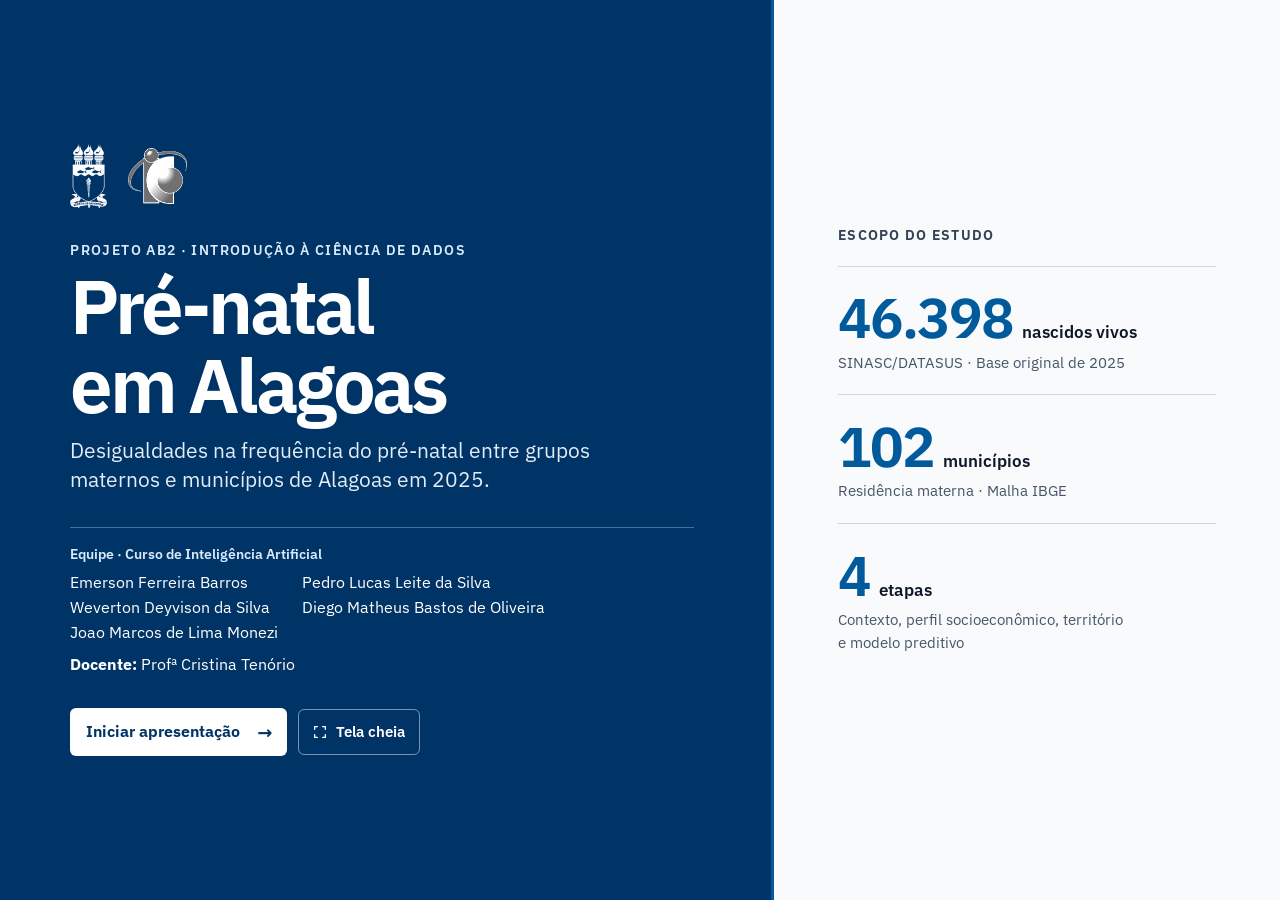
==== index.html @ 42309fba "Permite ativar tela cheia diretamente na capa" ====
<!DOCTYPE html>
<html lang="pt-BR">
<head>
  <meta charset="UTF-8">
  <meta name="viewport" content="width=device-width, initial-scale=1.0">
  <title>Pré-natal em Alagoas · Projeção AB2</title>

  <!-- Tailwind CSS local -->
  <script src="Recursos/tailwind.js"></script>
  <script>
    tailwind.config = {
      theme: {
        extend: {
          fontFamily: {
            sans: ['IBM Plex Sans', 'system-ui', 'sans-serif'],
            mono: ['IBM Plex Mono', 'ui-monospace', 'monospace']
          },
          colors: {
            navy: '#003366',
            steel: '#0077C8',
            alertRed: '#C8102E',
            bgLight: '#F8FAFC',
            borderSubtle: '#CBD5E1',
            leste: '#1B4F72',
            agreste: '#D68910',
            sertao: '#1E8449'
          }
        }
      }
    };
  </script>

  <!-- Chart.js e plugins oficiais para anotações e rótulos de dados -->
  <script src="Recursos/chart.umd.min.js"></script>
  <script src="Recursos/chartjs-plugin-annotation.min.js"></script>
  <script src="Recursos/chartjs-plugin-datalabels.min.js"></script>

  <style>
    /* Ajustes sutis de rolagem, animações e acessibilidade visual */
    html {
      scroll-behavior: smooth;
    }
    body {
      background-color: #F8FAFC;
      color: #1E293B;
      font-family: 'Inter', system-ui, sans-serif;
    }
    .tab-panel {
      animation: fadeSlideIn 0.28s ease-out;
    }
    @keyframes fadeSlideIn {
      from {
        opacity: 0;
        transform: translateY(6px);
      }
      to {
        opacity: 1;
        transform: translateY(0);
      }
    }
    .xray-enter {
      animation: expandFade 0.25s ease-out;
    }
    @keyframes expandFade {
      from {
        opacity: 0;
        transform: translateY(-6px);
      }
      to {
        opacity: 1;
        transform: translateY(0);
      }
    }
    /* Barra de rolagem discreta para tabela e dropdown */
    ::-webkit-scrollbar {
      width: 8px;
      height: 8px;
    }
    ::-webkit-scrollbar-track {
      background: #EDF2F7;
      border-radius: 999px;
    }
    ::-webkit-scrollbar-thumb {
      background: #CBD5E1;
      border-radius: 999px;
    }
    ::-webkit-scrollbar-thumb:hover {
      background: #94A3B8;
    }
    .mapa-municipio {
      stroke: #fff;
      stroke-width: 1;
      vector-effect: non-scaling-stroke;
      cursor: pointer;
      outline: none;
    }
    .mapa-municipio.mapa-fora-do-filtro {
      opacity: 0.28;
    }
    .mapa-municipio:is(:hover, :focus-visible, [aria-pressed="true"]) {
      opacity: 1;
      stroke: #003366;
      stroke-width: 2;
    }
    .mapa-municipio[aria-pressed="true"] {
      fill: #FACC15;
    }
    #xrayPanel {
      scroll-margin-top: 1rem;
    }
    #roteiro {
      scroll-margin-top: 1rem;
    }
    #roteiro [data-capitulo] {
      color: #003366;
    }
    #roteiro [data-capitulo]:hover {
      background: #EDF2F7;
    }
    #roteiro [data-capitulo][aria-current="step"] {
      color: #fff;
      background: #003366;
    }

    [hidden] { display: none !important; }
    .cabecalho-acoes #btnResetGlobal, .cabecalho-acoes #btnFullscreen { padding: .4rem; }
    .cabecalho-acoes #textFs { display: none; }
    #roteiro.roteiro {
      position: sticky; top: 0; z-index: 40; background: #f8fafc;
      border: 1px solid #cbd5e1; border-radius: .8rem;
    }
    .roteiro-menu {
      display: grid; grid-template-columns: .75fr 1.25fr 1.1fr 1.1fr; gap: .25rem;
      padding: .25rem; background: #fff; border-radius: .8rem .8rem 0 0;
    }
    .roteiro-item { position: relative; min-width: 0; }
    .roteiro-menu .capitulo-btn {
      width: 100%; height: 100%; padding: .46rem .6rem;
      border-radius: .45rem; color: #003366; font-size: .82rem; font-weight: 750; text-align: left;
    }
    .roteiro-menu .capitulo-btn:hover, .roteiro-menu .capitulo-btn:focus-visible { background: #edf2f7; }
    .roteiro-menu .capitulo-btn[aria-current="true"] { background: #003366; color: #fff; }
    .roteiro-submenu {
      display: none; position: absolute; inset: 100% 0 auto; list-style: none;
      background: #fff; border: 1px solid #cbd5e1; border-radius: .6rem; padding: .25rem;
      box-shadow: 0 .4rem 1rem #00336625; z-index: 1;
    }
    @media (hover: hover) and (pointer: fine) {
      .roteiro-item:not(.sem-previa):hover .roteiro-submenu { display: grid; }
    }
    .roteiro-submenu button { width: 100%; text-align: left; padding: .4rem; border-radius: .35rem; color: #003366; font-size: .8rem; }
    .roteiro-submenu button:hover, .roteiro-submenu button:focus-visible { background: #edf2f7; }
    .roteiro-controles {
      display: flex; align-items: center; gap: .5rem; padding: .25rem .4rem;
      border-top: 1px solid #cbd5e1;
    }
    .roteiro-progresso { color: #475569; font-size: .72rem; white-space: nowrap; }
    .roteiro-passos { flex: 1; display: flex; gap: .25rem; flex-wrap: wrap; }
    .roteiro-passos button, .roteiro-setas button {
      padding: .24rem .52rem; font-size: .78rem; font-weight: 650; color: #003366; border-radius: .4rem;
    }
    .roteiro-passos button[aria-current="step"] { color: #003366; background: #dbeafe; }
    .roteiro-passos button:hover { background: #e2e8f0; }
    .roteiro-setas { display: flex; gap: .2rem; }
    .roteiro-setas button { background: #fff; border: 1px solid #cbd5e1; line-height: 1; font-size: 1.16rem; }
    .roteiro-setas button:disabled { opacity: .35; }
    .capitulo { scroll-margin-top: var(--altura-roteiro, 115px); }
    #perfilVariaveis button, .perfil-guia {
      text-align: left; padding: .75rem; border-radius: .7rem; border: 1px solid #cbd5e1; background: #f8fafc; color: #003366;
    }
    #perfilVariaveis button { font-size: .88rem; font-weight: 700; }
    #perfilVariaveis button[aria-pressed="true"] { background: #003366; color: #fff; }
    .perfil-guia p { margin-top: .25rem; color: #475569; }
    @media (max-width: 620px) {
      .roteiro-menu { grid-template-columns: repeat(2, minmax(0, 1fr)); }
      .roteiro-controles { flex-wrap: wrap; gap: .25rem; }
      .roteiro-passos { order: 2; flex: 1 0 100%; }
      .roteiro-setas { margin-left: auto; }
      .faixa-cal { grid-template-columns: 1fr; gap: .35rem; }
      .faixa-cal .seta-faixa { font-size: 1.3rem; transform: rotate(90deg); justify-self: start; }
    }

    .grade-indicadores, .linha-temporal, .modelo-comparativo {
      display: grid; gap: .7rem;
    }
    @media (min-width: 750px) {
      .grade-indicadores { grid-template-columns: repeat(3,minmax(0,1fr)); }
      .linha-temporal { grid-template-columns: repeat(4,minmax(0,1fr)); }
      .modelo-comparativo { grid-template-columns: repeat(2,minmax(0,1fr)); }
    }
    .grade-indicadores > div, .modelo-comparativo > div {
      padding: .75rem; background: #f8fafc; border: 1px solid #cbd5e1; border-radius: .65rem;
    }
    .grade-indicadores strong, .linha-temporal strong, .fluxo-alerta strong { display: block; color: #003366; font-size: 1.15rem; }
    .grade-indicadores span, .linha-temporal small, .fluxo-alerta span { display: block; color: #475569; font-size: .83rem; }
    .linha-temporal > div { border-top: 3px solid #0077c8; padding: .55rem .3rem; }
    .linha-temporal span { font-size: .8rem; font-weight: 700; color: #003366; }
    .modelo-comparativo h4 { color: #003366; font-weight: 750; }
    .painel-barras { display: grid; gap: .5rem; }
    .tabela-painel { width: 100%; border-collapse: collapse; font-size: .825rem; }
    .tabela-painel thead { background: #003366; color: #fff; }
    .tabela-painel th, .tabela-painel td { padding: .55rem .65rem; text-align: right; white-space: nowrap; }
    .tabela-painel tbody tr:nth-child(even) { background: #f8fafc; }
    .tabela-painel th:first-child, .tabela-perfis :is(th, td):nth-child(-n+4) { text-align: left; }
    .tabela-painel tbody th { font-weight: 650; }
    .fluxo-alerta { display: grid; gap: .45rem; grid-template-columns: 1fr auto 1fr auto 1fr; align-items: center; }
    .fluxo-alerta strong { color: #006c70; font-size: clamp(1.1rem, 3.5vw, 2.2rem); }
    .fluxo-alerta b { color: #003366; }
    @media (max-width: 620px) {
      .linha-temporal { grid-template-columns: repeat(2,minmax(0,1fr)); }
      .linha-barra { grid-template-columns: minmax(7rem, 1fr) minmax(2rem, 1fr) max-content; }
      .perfil-ranking .linha-barra { grid-template-columns: minmax(7rem, 2fr) minmax(2rem, 1fr) max-content; }
    }
    .faixa-calibracao-60 { border-color: #297D74; background: #297D7426; }
    .faixa-calibracao-70 { border-color: #8154A6; background: #8154A626; }
    .analise-colunas { display: grid; grid-template-columns: 2.7rem minmax(0, 1fr); gap: .45rem; }
    .analise-colunas-dados {
      display: grid; grid-template-columns: repeat(var(--ncol), minmax(0, 1fr));
      --altura-grafico: 10.5rem; row-gap: .25rem;
    }
    .analise-colunas-eixo {
      display: flex; flex-direction: column; justify-content: space-between;
      height: 10.5rem; color: #475569; font-size: .72rem; text-align: right;
    }
    .analise-colunas-validacao { margin-top: 1.65rem; }
    .analise-colunas-grupo {
      position: relative; display: grid; grid-column: span 5;
      grid-template-columns: repeat(5, minmax(0, 1fr));
    }
    .analise-colunas-grupo::before {
      content: ""; position: absolute; inset: -.55rem 0 -.2rem;
      border: 1px solid #8fa6bf; border-radius: .3rem; pointer-events: none;
    }
    .analise-colunas-grupo-titulo {
      position: absolute; z-index: 1; top: -.55rem; left: 50%;
      transform: translate(-50%, -50%); padding: 0 .45rem; white-space: nowrap;
      background: #fff; color: #003366; font-size: .75rem; font-weight: 700;
    }
    .analise-coluna { min-width: 0; display: flex; flex-direction: column; }
    .analise-coluna-area {
      height: var(--altura-grafico); padding: 0 .23rem; display:flex; justify-content:center; align-items:flex-end;
      background: repeating-linear-gradient(to top, #dbe4eb 0 1px, transparent 1px 25%);
      border-top: 1px solid #dbe4eb;
    }
    .analise-coluna-preenchimento {
      position: relative; display: block; width: min(76%, 5rem); height: var(--altura);
      border-radius: .24rem .24rem 0 0;
    }
    .analise-coluna-preenchimento b {
      position: absolute; top: 0; left: 50%; transform: translate(-50%, -110%);
      color: #142b45; font-size: .78rem; white-space: nowrap;
    }
    .analise-coluna-preenchimento.prevista { background: #006c70; }
    .analise-coluna-preenchimento.observada { background: #a33c2b; }
    .analise-coluna-preenchimento.neutra { background: #697e8b; }
    .analise-coluna-destaque .analise-coluna-preenchimento { background: #003366; }
    .analise-coluna-destaque .analise-coluna-rotulo { font-weight: 800; color: #003366; }
    .analise-coluna-rotulo {
      text-align: center; color: #475569; font-size: .77rem; line-height: 1.2;
      margin-top: .4rem; padding: 0 .15rem; overflow-wrap: anywhere;
    }
    .mapa-metricas tbody td[style*="--calor"] { background: var(--calor); color: var(--texto-calor); font-weight: 600; }
    .faixa-calibracao summary:hover { text-decoration: underline; }
    .faixa-calibracao .analise-colunas-dados { --altura-grafico: 7rem; }
    .faixa-calibracao .analise-colunas-eixo { height: 7rem; }
    @media (max-width: 560px) {
      .analise-colunas { grid-template-columns: 1.8rem minmax(0, 1fr); gap: .2rem; }
      .analise-colunas-dados { --altura-grafico: 8.3rem; }
      .analise-colunas-eixo { height: 8.3rem; font-size: .59rem; }
      .analise-coluna-preenchimento { width: 84%; }
      .analise-coluna-preenchimento b { font-size: .65rem; }
      .analise-coluna-rotulo { font-size: .65rem; padding: 0 .08rem; }
    }
  </style>
  <link href="Recursos/visual.css" rel="stylesheet">
  <link href="Recursos/layout.css" rel="stylesheet">
  <link href="Recursos/editorial.css" rel="stylesheet">
</head>
<body class="apresentacao antialiased capa-ativa">

  <!-- Cabeçalho Institucional -->
  <header class="cabecalho-projecao">
    <div class="conteudo-largo">
      <div>
        <p class="metadados-projeto">Projeto AB2 · IC/UFAL<span class="origem-dados"> · SINASC/DATASUS 2025 + IBGE</span></p>
        <h1>Pré-natal em Alagoas</h1>
      </div>
      <div class="cabecalho-acoes">
        <div class="marcas-projecao">
          <img src="[data-uri]" alt="Universidade Federal de Alagoas" class="w-5 sm:w-6 h-auto">
          <img src="[data-uri]" alt="Instituto de Computação" class="w-6 sm:w-8 h-auto">
        </div>
        <button id="btnResetGlobal" type="button" title="Limpar filtros e seleção" aria-label="Reiniciar visão">
          <svg class="w-4 h-4" fill="none" stroke="currentColor" stroke-width="2" viewBox="0 0 24 24">
            <path stroke-linecap="round" stroke-linejoin="round" d="M4 4v5h.582m15.356 2A8.001 8.001 0 004.582 9m0 0H9m11 11v-5h-.581m0 0a8.003 8.003 0 01-15.357-2m15.357 2H15" />
          </svg>
          <span>Reiniciar visão</span>
        </button>
        <button id="btnFiltrosTerritoriais" type="button" popovertarget="filtrosTerritoriais" title="Filtros e busca">Filtros e busca</button>
        <button id="btnFullscreen" type="button" title="Modo tela cheia" aria-label="Modo tela cheia">
          <svg id="iconFsEnter" class="w-4 h-4" fill="none" stroke="currentColor" stroke-width="2.2" viewBox="0 0 24 24">
            <path stroke-linecap="round" stroke-linejoin="round" d="M4 8V4h4M20 8V4h-4M4 16v4h4M20 16v4h-4" />
          </svg>
          <svg id="iconFsExit" class="w-4 h-4 hidden" fill="none" stroke="currentColor" stroke-width="2.2" viewBox="0 0 24 24">
            <path stroke-linecap="round" stroke-linejoin="round" d="M9 9H4V4m11 5h5V4M9 15H4v5m11-5h5v5" />
          </svg>
          <span id="txtFullscreen">Tela cheia</span>
        </button>
      </div>
    </div>
    <section id="filtrosTerritoriais" popover aria-labelledby="filtrosTitulo">
      <div class="filtros-titulo">
        <h2 id="filtrosTitulo">Filtros e busca</h2>
        <button type="button" popovertarget="filtrosTerritoriais" popovertargetaction="hide" aria-label="Fechar filtros">Fechar</button>
      </div>
    <!-- Barra de Controles Globais -->
    <section aria-label="Controles globais" class="bg-white rounded-2xl border border-[#CBD5E1] shadow-sm p-4 flex flex-col lg:flex-row lg:items-center justify-between gap-4">
      <!-- Filtro por Mesorregião -->
      <div class="flex flex-col sm:flex-row sm:items-center gap-2.5">
        <span class="text-xs font-bold uppercase tracking-wider text-slate-500 shrink-0">Mesorregião:</span>
        <div id="mesoFilterGroup" class="flex flex-wrap gap-2">
          <button type="button" data-meso="Todas"
            class="meso-pill px-3.5 py-2 rounded-full text-sm font-bold transition border bg-[#003366] text-white border-[#003366] shadow-sm">
            Todas (102)
          </button>
          <button type="button" data-meso="Leste Alagoano"
            class="meso-pill px-3.5 py-2 rounded-full text-sm font-semibold transition border bg-white text-slate-700 border-[#CBD5E1] hover:border-[#1B4F72] hover:text-[#1B4F72] flex items-center gap-1.5">
            <span class="w-2.5 h-2.5 rounded-full bg-[#1B4F72]"></span>
            Leste Alagoano (52)
          </button>
          <button type="button" data-meso="Agreste Alagoano"
            class="meso-pill px-3.5 py-2 rounded-full text-sm font-semibold transition border bg-white text-slate-700 border-[#CBD5E1] hover:border-[#D68910] hover:text-[#D68910] flex items-center gap-1.5">
            <span class="w-2.5 h-2.5 rounded-full bg-[#D68910]"></span>
            Agreste Alagoano (24)
          </button>
          <button type="button" data-meso="Sertão Alagoano"
            class="meso-pill px-3.5 py-2 rounded-full text-sm font-semibold transition border bg-white text-slate-700 border-[#CBD5E1] hover:border-[#1E8449] hover:text-[#1E8449] flex items-center gap-1.5">
            <span class="w-2.5 h-2.5 rounded-full bg-[#1E8449]"></span>
            Sertão Alagoano (26)
          </button>
        </div>
      </div>

      <!-- Busca / Seleção Rápida de Município -->
      <div class="relative w-full lg:w-[370px]">
        <label for="globalSearchInput" class="sr-only">Buscar município de Alagoas</label>
        <div class="relative flex items-center">
          <svg class="w-5 h-5 text-slate-400 absolute left-3.5 pointer-events-none" fill="none" stroke="currentColor" stroke-width="2" viewBox="0 0 24 24">
            <path stroke-linecap="round" stroke-linejoin="round" d="M21 21l-4.35-4.35M17 11a6 6 0 11-12 0 6 6 0 0112 0z" />
          </svg>
          <input id="globalSearchInput" type="text" autocomplete="off"
            placeholder="Inspecionar município (ex.: Cajueiro, Arapiraca)..."
            class="w-full pl-10 pr-10 py-2.5 rounded-xl border border-[#CBD5E1] bg-[#F8FAFC] text-sm font-medium text-slate-800 placeholder-slate-400 focus:outline-none focus:ring-2 focus:ring-[#0077C8] focus:bg-white transition">
          <button id="btnClearSearch" type="button" aria-label="Limpar seleção"
            class="hidden absolute right-2.5 p-1 rounded-lg text-slate-400 hover:text-slate-700 hover:bg-slate-200/70 transition">
            <svg class="w-4 h-4" fill="none" stroke="currentColor" stroke-width="2.2" viewBox="0 0 24 24">
              <path stroke-linecap="round" stroke-linejoin="round" d="M6 18L18 6M6 6l12 12" />
            </svg>
          </button>
        </div>
        <!-- Lista suspensa de autocomplete -->
        <div id="searchDropdown"
          class="hidden absolute z-40 mt-1.5 w-full max-h-72 overflow-y-auto bg-white border border-[#CBD5E1] rounded-xl shadow-xl divide-y divide-slate-100">
        </div>
      </div>
    </section>

    <!-- 4 Cartões de KPI Dinâmicos -->
    <section aria-label="Indicadores principais" class="grid grid-cols-1 sm:grid-cols-2 xl:grid-cols-4 gap-4">
      <!-- KPI 1 -->
      <div class="bg-white rounded-2xl border border-[#CBD5E1] shadow-sm p-4 flex flex-col justify-between">
        <div class="flex items-center justify-between gap-2">
          <span class="text-xs font-bold uppercase tracking-wider text-slate-500">Nascimentos Válidos</span>
          <span id="kpiScopeBadge" class="text-xs font-bold px-2.5 py-0.5 rounded-full bg-slate-100 text-[#003366]">102 municípios</span>
        </div>
        <div class="mt-2 flex items-baseline gap-2">
          <span id="kpiNascimentos" class="text-3xl font-extrabold text-[#003366] tracking-tight">46.347</span>
        </div>
        <p id="kpiNascimentosSub" class="mt-1 text-xs font-medium text-slate-500">
          SINASC 2025 | Excluídos 51 ignorados (0,11%)
        </p>
      </div>

      <!-- KPI 2 -->
      <div class="bg-white rounded-2xl border border-[#CBD5E1] shadow-sm p-4 flex flex-col justify-between">
        <div class="flex items-center justify-between gap-2">
          <span class="text-xs font-bold uppercase tracking-wider text-slate-500">Taxa Ponderada (&lt; 7 Consultas)</span>
          <span class="text-xs font-bold px-2.5 py-0.5 rounded-full bg-amber-50 text-amber-800 border border-amber-200">Inadequado</span>
        </div>
        <div class="mt-2 flex items-baseline gap-2.5 flex-wrap">
          <span id="kpiTaxaPonderada" class="text-3xl font-extrabold text-[#C8102E] tracking-tight">19,84%</span>
          <span id="kpiCasosInad" class="text-sm font-bold text-slate-600">| 9.193 casos</span>
        </div>
        <p id="kpiTaxaSub" class="mt-1 text-xs font-medium text-slate-500">
          Proporção sobre o total de nascimentos no recorte
        </p>
      </div>

      <!-- KPI 3 -->
      <div class="bg-white rounded-2xl border border-[#CBD5E1] shadow-sm p-4 flex flex-col justify-between">
        <div class="flex items-center justify-between gap-2">
          <span class="text-xs font-bold uppercase tracking-wider text-slate-500">Mediana Municipal</span>
          <span id="kpiAcimaMediaBadge" class="text-xs font-bold px-2.5 py-0.5 rounded-full bg-sky-50 text-[#0077C8] border border-sky-200">28 acima de 19,84%</span>
        </div>
        <div class="mt-2 flex items-baseline gap-2.5 flex-wrap">
          <span id="kpiMediana" class="text-3xl font-extrabold text-[#0077C8] tracking-tight">15,19%</span>
          <span id="kpiAmplitude" class="text-xs font-semibold text-slate-500">(0,00% a 34,05%)</span>
        </div>
        <p id="kpiMedianaSub" class="mt-1 text-xs font-medium text-slate-500">
          Média simples municipal: 16,02%
        </p>
      </div>

      <!-- KPI 4 -->
      <div class="bg-white rounded-2xl border border-[#CBD5E1] shadow-sm p-4 flex flex-col justify-between">
        <div class="flex items-center justify-between gap-2">
          <span class="text-xs font-bold uppercase tracking-wider text-slate-500">Distorção Estatística</span>
          <span class="text-xs font-bold px-2.5 py-0.5 rounded-full bg-red-50 text-[#C8102E] border border-red-200">Viés de Escala</span>
        </div>
        <div class="mt-2 flex items-baseline gap-2 flex-wrap">
          <span id="kpiPearson" class="text-2xl font-extrabold text-[#C8102E] tracking-tight">r = 0,99</span>
          <span class="text-slate-300 font-bold">|</span>
          <span id="kpiSpearman" class="text-2xl font-extrabold text-[#1E8449] tracking-tight">rho = 0,01</span>
        </div>
        <p class="mt-1 text-xs font-medium text-slate-500">
          Volume vs. Absoluto (r) | Volume vs. Taxa % (rho)
        </p>
      </div>
    </section>
    </section>
  </header>

  <nav id="roteiro" aria-label="Seções do projeto" class="roteiro">
    <div id="roteiroMenu" class="roteiro-menu conteudo-largo"></div>
  </nav>

  <main id="palco">
    <section id="capa" class="capa" aria-labelledby="capa-titulo">
      <div class="capa-principal">
        <div class="capa-marcas"><img src="[data-uri]" alt="Universidade Federal de Alagoas" class="w-5 sm:w-6 h-auto">
          <img src="[data-uri]" alt="Instituto de Computação" class="w-6 sm:w-8 h-auto"></div>
        <div class="capa-tema">
          <p class="capa-disciplina">Projeto AB2 · Introdução à Ciência de Dados</p>
          <h1 id="capa-titulo">Pré-natal em Alagoas</h1>
          <p class="capa-escopo">Desigualdades na frequência do pré-natal entre grupos maternos e municípios de Alagoas em 2025.</p>
        </div>
        <div class="capa-creditos">
          <p class="capa-rotulo">Equipe · Curso de Inteligência Artificial</p>
          <ul>
            <li>Emerson Ferreira Barros</li>
            <li>Pedro Lucas Leite da Silva</li>
            <li>Weverton Deyvison da Silva</li>
            <li>Diego Matheus Bastos de Oliveira</li>
            <li>Joao Marcos de Lima Monezi</li>
          </ul>
          <p class="capa-docente"><strong>Docente:</strong> Profª Cristina Tenório</p>
        </div>
        <div class="capa-acoes">
          <button type="button" id="capaIniciar" class="capa-iniciar">Iniciar apresentação <span aria-hidden="true">→</span></button>
          <button type="button" id="capaTelaCheia" class="capa-tela-cheia">
            <svg width="16" height="16" fill="none" stroke="currentColor" stroke-width="2" viewBox="0 0 24 24" aria-hidden="true" focusable="false">
              <path stroke-linecap="round" stroke-linejoin="round" d="M4 8V4h4M20 8V4h-4M4 16v4h4M20 16v4h-4" />
            </svg>
            <span>Tela cheia</span>
          </button>
        </div>
      </div>
      <aside class="capa-resumo" aria-label="Escopo do estudo">
        <h2>Escopo do estudo</h2>
        <dl>
          <div><dt><strong>46.398</strong> nascidos vivos</dt><dd>SINASC/DATASUS · Base original de 2025</dd></div>
          <div><dt><strong>102</strong> municípios</dt><dd>Residência materna · Malha IBGE</dd></div>
          <div><dt><strong>4</strong> etapas</dt><dd>Contexto, perfil socioeconômico, território e modelo preditivo</dd></div>
        </dl>
      </aside>
    </section>
    <div id="quadro" class="conteudo-largo" hidden>
    <section id="introducao" class="capitulo space-y-3" aria-label="Contexto, metodologia e qualidade">
      <div data-passo="metodo" class="space-y-3">
        <div class="bg-white cabecalho-metodo">
          <div class="cabecalho-executivo"><span class="icone-executivo" aria-hidden="true"><svg width="18" height="18" viewBox="0 0 24 24" fill="none" stroke="currentColor" stroke-width="1.5" stroke-linecap="round" stroke-linejoin="round" focusable="false"><path d="M4 5.5A2.5 2.5 0 0 1 6.5 3H20v16H6.5A2.5 2.5 0 0 0 4 21V5.5ZM4 18.5A2.5 2.5 0 0 1 6.5 16H20M8 7h8m-8 4h5"/></svg></span><h2 id="titulo-introducao" tabindex="-1" class="mt-2 text-2xl sm:text-3xl font-extrabold">Tema e metodologia</h2></div>
          <p>Como as desigualdades na frequência do pré-natal se manifestam entre grupos maternos e municípios? Analisamos os nascidos vivos de mães residentes em Alagoas em 2025.</p>
        </div>
      <div class="grid gap-3 md:grid-cols-2">
        <div class="bg-white rounded-2xl border border-[#CBD5E1] shadow-sm p-4 sm:p-5">
          <div class="cabecalho-executivo"><span class="icone-executivo" aria-hidden="true"><svg width="18" height="18" viewBox="0 0 24 24" fill="none" stroke="currentColor" stroke-width="1.5" stroke-linecap="round" stroke-linejoin="round" focusable="false"><path d="M4 19V5m0 14h16M8 15v-3m4 3V9m4 6V6m4 9v-5"/></svg></span><h3 class="text-lg sm:text-xl font-extrabold text-[#003366]">Metodologia</h3></div>
          <p class="mt-2 text-sm text-slate-700">Análise descritiva do SINASC/DATASUS. Cada registro representa um nascido vivo. A comparação territorial usa o município de residência da mãe, identificado pelo código do IBGE.</p>
        </div>
        <div class="bg-white rounded-2xl border border-[#CBD5E1] shadow-sm p-4 sm:p-5">
          <div class="cabecalho-executivo"><span class="icone-executivo" aria-hidden="true"><svg width="18" height="18" viewBox="0 0 24 24" fill="none" stroke="currentColor" stroke-width="1.5" stroke-linecap="round" stroke-linejoin="round" focusable="false"><path d="M4 5h16l-6 7v5l-4 2v-7L4 5Z"/></svg></span><h3 class="text-lg sm:text-xl font-extrabold text-[#003366]">Tratamento dos dados</h3></div>
          <p class="mt-2 text-sm text-slate-700">Dos 46.398 registros de 2025, 51 tinham consultas ignoradas. Eles foram contabilizados na análise de qualidade, e os 46.347 restantes formaram o denominador das taxas. Os 78 registros sem escolaridade informada foram identificados separadamente.</p>
        </div>
      </div>
<div class="bg-white rounded-2xl border border-[#CBD5E1] shadow-sm p-4 sm:p-5"><h3 class="text-lg sm:text-xl font-extrabold text-[#003366]">Por que usamos menos de sete consultas?</h3>
        <p class="mt-2 text-sm text-slate-700">A Rede Alyne é a rede do SUS que organiza o cuidado à mulher e à criança durante a gestação, o parto e o pós-parto. No pré-natal da Unidade Básica de Saúde, a rede prevê pelo menos sete consultas. O SINASC já registra o número de consultas em faixas, o que permite aplicar o mesmo corte a toda a base.</p>
        <div class="mt-3 grade-indicadores">
          <div><strong>Menos de 7</strong><span>Nenhuma, 1 a 3 ou 4 a 6 consultas</span></div>
          <div><strong>7 ou mais</strong><span>Categoria original do SINASC</span></div>
          <div><strong>Sem informação</strong><span>Contabilizado na qualidade dos dados e excluído do denominador das taxas</span></div>
        </div>
        <p class="mt-3 text-xs text-slate-600">O indicador mede a frequência registrada. Início do acompanhamento, exames e qualidade clínica são outras dimensões do cuidado. <a class="underline" href="https://bvsms.saude.gov.br/bvs/saudelegis/gm/2024/prt5350_13_09_2024.html">Portaria GM/MS nº 5.350/2024, art. 7º</a>.</p>
</div>
      </div>
      <div data-passo="qualidade" class="space-y-4">
      <!-- Banner Introdutório -->
      <div class="bg-white rounded-2xl border border-purple-200 shadow-sm p-5 space-y-4">
        <div class="flex flex-col lg:flex-row lg:items-center justify-between gap-3 border-b border-slate-100 pb-4">
          <div>
            <div class="flex flex-wrap items-center gap-2 mb-1">
              <span class="px-2.5 py-0.5 rounded-full text-xs font-extrabold uppercase tracking-wider bg-purple-100 text-purple-900 border border-purple-200">
                SINASC 2025 · Base original com 46.398 registros
              </span>
              <span class="px-2.5 py-0.5 rounded-full text-xs font-bold bg-red-50 text-[#C8102E] border border-red-200">
                51 registros ignorados · 0,11%
              </span>
            </div>
            <div class="cabecalho-executivo"><span class="icone-executivo" aria-hidden="true"><svg width="18" height="18" viewBox="0 0 24 24" fill="none" stroke="currentColor" stroke-width="1.5" stroke-linecap="round" stroke-linejoin="round" focusable="false"><path d="M8 5H5v16h14V5h-3M9 3h6v4H9zM8 13l2 2 5-5"/></svg></span><h2 class="text-lg sm:text-2xl font-extrabold text-[#003366]">Onde se concentraram os 51 registros com consultas ignoradas?</h2></div>
            <p class="text-sm text-slate-600 mt-1">
              Cruzamos os registros com <code class="px-1.5 py-0.5 rounded bg-slate-100 text-purple-900 font-bold">CONSULTAS = 9</code> com o cadastro CNES/DATASUS e comparamos o preenchimento e as características dos nascimentos. O código 9 indica que a faixa de consultas é desconhecida. Os 51 registros vieram de nove municípios de residência, com 42 em Maceió.
            </p>
          </div>
        </div>

        <!-- 4 Mini-KPIs Forenses -->
        <div class="grid grid-cols-1 sm:grid-cols-2 xl:grid-cols-4 gap-3.5 qualidade-indicadores">
          <div class="rounded-xl p-3.5 bg-purple-50/70 border border-purple-200">
            <div class="text-xs font-bold uppercase tracking-wider text-purple-900">Concentração Institucional</div>
            <div class="text-2xl font-extrabold text-purple-900 mt-1">4 de 157 CNES</div>
            <p class="text-xs font-medium text-purple-950/80 mt-0.5">
              100% das omissões ocorreram em apenas 4 unidades; 88,2% (45 casos) em uma única maternidade.
            </p>
          </div>

          <div class="rounded-xl p-3.5 bg-red-50/70 border border-red-200">
            <div class="text-xs font-bold uppercase tracking-wider text-[#C8102E]">Omissões por local do parto</div>
            <div class="text-2xl font-extrabold text-[#C8102E] mt-1">1,91% × 0,10%</div>
            <p class="text-xs font-medium text-red-950/80 mt-0.5">
              Foram 3 de 157 partos em outros estabelecimentos e 48 de 45.963 em hospitais.
            </p>
          </div>

          <div class="rounded-xl p-3.5 bg-amber-50/70 border border-amber-200">
            <div class="text-xs font-bold uppercase tracking-wider text-amber-900">Omissão em Cascata</div>
            <div class="text-2xl font-extrabold text-amber-900 mt-1">90,2% e 96,1%</div>
            <p class="text-xs font-medium text-amber-950/80 mt-0.5">
              Quando CONSULTAS = 9, o mês de início (MESPRENAT) falha em 90,2% e Kotelchuck em 96,1%.
            </p>
          </div>

          <div class="rounded-xl p-3.5 bg-sky-50/70 border border-sky-200">
            <div class="text-xs font-bold uppercase tracking-wider text-[#1B4F72]">Atraso no Cadastro (DIFDATA)</div>
            <div class="text-2xl font-extrabold text-[#1B4F72] mt-1">82,0 dias</div>
            <p class="text-xs font-medium text-slate-700 mt-0.5">
              Intervalo médio entre nascimento e cadastro nos registros ignorados, ante 37,4 dias no grupo de sete ou mais consultas.
            </p>
          </div>
        </div>
        <div class="qualidade-sintese"><strong>Tratamento no estudo</strong><p>Os registros com CONSULTAS = 9 foram auditados por estabelecimento e excluídos do cálculo das proporções de pré-natal.</p></div>
</div>

      </div>
      <div data-passo="qualidade-origem" class="space-y-3">
      <!-- Bloco 1: Onde e Quando Ocorreram (CNES + Temporal) -->
      <div class="grid grid-cols-1 xl:grid-cols-12 gap-5">
        <!-- Gráfico e Tabela dos 4 Estabelecimentos CNES -->
        <div class="min-w-0 xl:col-span-7 bg-white rounded-2xl border border-[#CBD5E1] shadow-sm p-5 space-y-4">
          <div>
            <span class="text-xs font-bold uppercase tracking-wider text-[#7E22CE]">Evidência 1: Origem Institucional (CNES/DATASUS)</span>
            <h3 class="text-base sm:text-lg font-extrabold text-[#003366] mt-0.5">
              Apenas 4 estabelecimentos respondem por todos os 51 registros ignorados
            </h3>
            <p class="text-xs sm:text-sm text-slate-600 mt-0.5">
              Os outros 153 estabelecimentos com código CNES informado não registraram omissões em CONSULTAS. A localização do estabelecimento se refere ao parto, e a análise territorial usa a residência da mãe.
            </p>
          </div>

          <div class="relative min-w-0 overflow-hidden w-full h-[230px]">
            <canvas id="chartIgnCnes" role="img" aria-label="Registros ignorados por estabelecimento"></canvas>
          </div>

          <div class="overflow-x-auto rounded-xl border border-[#CBD5E1]">
            <table class="w-full text-xs text-left">
              <thead class="bg-[#003366] text-white uppercase tracking-wider">
                <tr>
                  <th class="px-3 py-2.5">Estabelecimento (CNES)</th>
                  <th class="px-3 py-2.5">Local / Tipo</th>
                  <th class="px-3 py-2.5 text-right">Ign.</th>
                  <th class="px-3 py-2.5 text-right">Nasc. CNES</th>
                  <th class="px-3 py-2.5 text-right">% Ign.</th>
                  <th class="px-3 py-2.5 text-right">% Inad. (Válidos)</th>
                </tr>
              </thead>
              <tbody class="divide-y divide-slate-100 font-medium text-slate-700">
                <tr class="hover:bg-purple-50/50">
                  <td class="px-3 py-2 font-bold text-[#003366]">Hospital Nossa Senhora da Guia <span class="text-slate-400 font-normal">(6303153)</span></td>
                  <td class="px-3 py-2">Maceió/AL | Hospital</td>
                  <td class="px-3 py-2 text-right font-extrabold text-purple-900">45</td>
                  <td class="px-3 py-2 text-right">3.326</td>
                  <td class="px-3 py-2 text-right">1,35%</td>
                  <td class="px-3 py-2 text-right font-bold text-[#C8102E]">34,90%</td>
                </tr>
                <tr class="hover:bg-purple-50/50">
                  <td class="px-3 py-2 font-bold text-[#003366]">Hosp. Reg. de Palmares Dr. Sílvio Magalhães <span class="text-slate-400 font-normal">(2428393)</span></td>
                  <td class="px-3 py-2">Palmares/PE | Hospital</td>
                  <td class="px-3 py-2 text-right font-extrabold text-purple-900">3</td>
                  <td class="px-3 py-2 text-right">75</td>
                  <td class="px-3 py-2 text-right">4,00%</td>
                  <td class="px-3 py-2 text-right font-bold text-[#C8102E]">26,39%</td>
                </tr>
                <tr class="hover:bg-purple-50/50">
                  <td class="px-3 py-2 font-bold text-[#003366]">UPA 24h Galba Novaes (Tabuleiro) <span class="text-slate-400 font-normal">(4156714)</span></td>
                  <td class="px-3 py-2">Maceió/AL | Outros (UPA)</td>
                  <td class="px-3 py-2 text-right font-extrabold text-purple-900">2</td>
                  <td class="px-3 py-2 text-right">7</td>
                  <td class="px-3 py-2 text-right font-bold text-[#C8102E]">28,57%</td>
                  <td class="px-3 py-2 text-right font-bold text-[#C8102E]">60,00%</td>
                </tr>
                <tr class="hover:bg-purple-50/50">
                  <td class="px-3 py-2 font-bold text-[#003366]">UPA Dr. Cláudio Costa <span class="text-slate-400 font-normal">(2008769)</span></td>
                  <td class="px-3 py-2">Maceió/AL | Outros (UPA)</td>
                  <td class="px-3 py-2 text-right font-extrabold text-purple-900">1</td>
                  <td class="px-3 py-2 text-right">1</td>
                  <td class="px-3 py-2 text-right font-bold text-[#C8102E]">100,00%</td>
                  <td class="px-3 py-2 text-right text-slate-400">Sem válidos</td>
                </tr>
              </tbody>
            </table>
          </div>
        </div>

        <!-- Distribuição Mensal + Local do Parto (LOCNASC) -->
        <div class="min-w-0 xl:col-span-5 bg-white rounded-2xl border border-[#CBD5E1] shadow-sm p-5 flex flex-col justify-between space-y-4">
          <div>
            <span class="text-xs font-bold uppercase tracking-wider text-[#0077C8]">Evidência 2: Padrão Temporal e Local do Parto</span>
            <h3 class="text-base sm:text-lg font-extrabold text-[#003366] mt-0.5">
              Houve registros ignorados em todos os meses de 2025
            </h3>
            <p class="text-xs sm:text-sm text-slate-600 mt-0.5">
              Houve entre 2 e 7 registros ignorados por mês. A distribuição ao longo do ano ajuda a identificar quando ocorreram as omissões.
            </p>
          </div>

          <div class="relative min-w-0 overflow-hidden w-full h-[215px]">
            <canvas id="chartIgnMensal" role="img" aria-label="Registros ignorados por mês de nascimento em 2025"></canvas>
          </div>

          <div class="rounded-xl bg-[#F8FAFC] border border-[#CBD5E1] p-3.5 space-y-2">
            <div class="text-xs font-extrabold uppercase tracking-wider text-[#003366]">Local de Ocorrência do Parto (LOCNASC)</div>
            <div class="grid grid-cols-2 gap-2.5 text-xs">
              <div class="bg-white rounded-lg p-2.5 border border-[#CBD5E1]">
                <div class="font-bold text-slate-600">Hospitais (Cód. 1)</div>
                <div class="text-base font-extrabold text-[#003366] mt-0.5">48 ignorados</div>
                <div class="text-[11px] text-slate-500">0,10% de 45.963 partos</div>
              </div>
              <div class="bg-red-50 rounded-lg p-2.5 border border-red-200">
                <div class="font-bold text-[#C8102E]">Outros Estab. / UPAs (Cód. 2)</div>
                <div class="text-base font-extrabold text-[#C8102E] mt-0.5">3 ignorados</div>
                <div class="text-[11px] text-red-900 font-semibold">1,91% de 157 partos</div>
              </div>
            </div>
          </div>
        </div>
      </div>

      </div>
      <div data-passo="qualidade-perfil" class="space-y-3">
      <!-- Bloco 2: O Que Podemos Extrair? Perfil Comparativo dos 3 Grupos -->
      <div class="bg-white rounded-2xl border border-[#CBD5E1] shadow-sm p-5 space-y-4">
        <div class="flex flex-col lg:flex-row lg:items-center justify-between gap-3 border-b border-slate-100 pb-4">
          <div>
            <span class="text-xs font-bold uppercase tracking-wider text-[#C8102E]">Evidência 3: O que esses registros não preenchidos nos dizem?</span>
            <h3 class="text-lg sm:text-xl font-extrabold text-[#003366] mt-0.5">
              Perfil dos nascimentos por faixa de consultas e preenchimento
            </h3>
            <p class="text-sm text-slate-600 mt-0.5">
              Os 51 registros ignorados têm características diferentes dos grupos com consultas informadas. Compare os percentuais tendo em vista o tamanho de cada grupo.
            </p>
          </div>
          <div class="flex flex-wrap items-center gap-1.5 bg-[#F8FAFC] p-1 rounded-xl border border-[#CBD5E1]">
            <button type="button" data-ignview="social" aria-pressed="true"
              class="ign-view-btn px-3.5 py-2 rounded-lg text-xs sm:text-sm font-bold transition bg-[#003366] text-white shadow-sm">
              Perfil Social e Clínico (%)
            </button>
            <button type="button" data-ignview="operacional" aria-pressed="false"
              class="ign-view-btn px-3.5 py-2 rounded-lg text-xs sm:text-sm font-semibold transition text-slate-700 hover:bg-white">
              Falhas Operacionais e Cascata
            </button>
          </div>
        </div>

        <div class="perfil-ignorados-graficos">
          <div class="relative min-w-0 overflow-hidden w-full">
            <canvas id="chartIgnPerfil" role="img" aria-label="Comparação percentual dos grupos de consultas"></canvas>
          </div>
          <div id="ignAtraso" hidden class="relative min-w-0 overflow-hidden w-full h-[240px]">
            <canvas id="chartIgnAtraso" role="img" aria-label="Intervalo em dias entre o nascimento e o cadastro"></canvas>
          </div>
        </div>

        <!-- Evidências e hipóteses para investigação -->
        <div class="grid grid-cols-1 md:grid-cols-2 xl:grid-cols-4 gap-3.5 pt-2">
          <div class="rounded-xl p-3.5 bg-[#F8FAFC] border border-[#CBD5E1]">
            <div class="text-xs font-extrabold text-purple-900 uppercase mb-1">1. Concentração em uma unidade</div>
            <p class="text-xs text-slate-700 leading-relaxed">
              O Hospital Nossa Senhora da Guia reúne 88,2% dos registros ignorados. Entre os válidos no hospital, 34,9% tiveram menos de sete consultas. A concentração indica onde vale revisar o fluxo de preenchimento da DNV.
            </p>
          </div>
          <div class="rounded-xl p-3.5 bg-[#F8FAFC] border border-[#CBD5E1]">
            <div class="text-xs font-extrabold text-[#C8102E] uppercase mb-1">2. Características do parto</div>
            <p class="text-xs text-slate-700 leading-relaxed">
              Nos ignorados, 72,5% foram partos vaginais e 3,92% tiveram Apgar aos cinco minutos abaixo de 7. No grupo de sete ou mais consultas, foram 39,2% e 0,73%. A disponibilidade do cartão da gestante em atendimentos de urgência é uma hipótese a investigar.
            </p>
          </div>
          <div class="rounded-xl p-3.5 bg-[#F8FAFC] border border-[#CBD5E1]">
            <div class="text-xs font-extrabold text-amber-800 uppercase mb-1">3. Atraso na Digitação da DNV</div>
            <p class="text-xs text-slate-700 leading-relaxed">
              O intervalo entre nascimento e cadastro (DIFDATA) foi maior entre os ignorados. A média foi de 82,0 dias e a mediana de 24 dias, ante média de 37,4 dias e mediana de 15 no grupo de sete ou mais consultas.
            </p>
          </div>
          <div class="rounded-xl p-3.5 bg-[#F8FAFC] border border-[#CBD5E1]">
            <div class="text-xs font-extrabold text-[#1B4F72] uppercase mb-1">4. Fluxo Interestadual (AL-PE)</div>
            <p class="text-xs text-slate-700 leading-relaxed">
              Dois nascimentos de residentes em Campestre e um de Colônia Leopoldina, todos com consultas ignoradas, ocorreram no Hospital Regional de Palmares, em Pernambuco. Esse fluxo é outro ponto para investigar como a informação acompanha a gestante.
            </p>
          </div>
        </div>
      </div>

      </div>
      <div data-passo="qualidade-sensibilidade" class="space-y-3">
      <!-- Bloco 3: Simulador de Sensibilidade + Mapa Geral de Omissões -->
      <div class="grid grid-cols-1 xl:grid-cols-12 gap-5">
        <!-- Simulador de Sensibilidade -->
        <div class="min-w-0 xl:col-span-6 bg-white rounded-2xl border border-[#CBD5E1] shadow-sm p-5 space-y-4">
          <div>
            <span class="text-xs font-bold uppercase tracking-wider text-[#1E8449]">Evidência 4: Análise de Sensibilidade</span>
            <h3 class="text-base sm:text-lg font-extrabold text-[#003366] mt-0.5">
              Quanto os ignorados podem alterar as taxas reais?
            </h3>
            <p class="text-xs sm:text-sm text-slate-600 mt-0.5">
              Compare a taxa observada com dois extremos hipotéticos, nos quais todos os registros ignorados ficam na mesma faixa de consultas. As barras usam a escala de 0% a 40%.
            </p>
          </div>

          <div class="flex flex-wrap gap-2 bg-[#F8FAFC] p-1.5 rounded-xl border border-[#CBD5E1]">
            <button type="button" data-sens="observado" aria-pressed="true"
              class="sens-btn flex-1 px-3 py-2 rounded-lg text-xs sm:text-sm font-bold transition bg-[#003366] text-white shadow-sm">
              Observado (Válidos)
            </button>
            <button type="button" data-sens="otimista" aria-pressed="false"
              class="sens-btn flex-1 px-3 py-2 rounded-lg text-xs sm:text-sm font-semibold transition text-slate-700 hover:bg-white">
              Todos os ignorados ≥ 7
            </button>
            <button type="button" data-sens="pessimista" aria-pressed="false"
              class="sens-btn flex-1 px-3 py-2 rounded-lg text-xs sm:text-sm font-semibold transition text-slate-700 hover:bg-white">
              Todos os ignorados &lt; 7
            </button>
          </div>

          <div id="sensCards" class="space-y-3" aria-live="polite"></div>

          <p id="sensInsight" class="text-xs font-medium text-slate-600 bg-sky-50 border border-sky-200 rounded-xl p-3 leading-relaxed">
          </p>
        </div>

        <!-- Mapa Geral de Omissões na Base Original (9 variáveis) -->
        <div class="min-w-0 xl:col-span-6 bg-white rounded-2xl border border-[#CBD5E1] shadow-sm p-5 space-y-4">
          <div>
            <span class="text-xs font-bold uppercase tracking-wider text-slate-500">Visão Sistêmica da Base Bruta (N = 46.398)</span>
            <h3 class="text-base sm:text-lg font-extrabold text-[#003366] mt-0.5">
              Qualidade de Preenchimento das Principais Variáveis do SINASC 2025
            </h3>
            <p class="text-xs sm:text-sm text-slate-600 mt-0.5">
              A variável <code class="font-bold text-[#003366]">CONSULTAS</code> tem 99,89% de completude, enquanto variáveis paternas e clínicas registram lacunas estruturais muito maiores.
            </p>
          </div>

          <div class="overflow-x-auto rounded-xl border border-[#CBD5E1]">
            <table class="w-full text-xs text-left">
              <thead class="bg-[#003366] text-white uppercase tracking-wider">
                <tr>
                  <th class="px-3 py-2.5">Variável</th>
                  <th class="px-3 py-2.5">Descrição</th>
                  <th class="px-3 py-2.5 text-right">Nulo (NaN)</th>
                  <th class="px-3 py-2.5 text-right">Cód. Ign.</th>
                  <th class="px-3 py-2.5 text-right">Total Ausente</th>
                  <th class="px-3 py-2.5 text-right">% Base</th>
                </tr>
              </thead>
              <tbody id="missingVarsTableBody" class="divide-y divide-slate-100 font-medium text-slate-700">
              </tbody>
            </table>
          </div>
        </div>
      </div>
      </div>
      <div data-passo="perguntas" class="space-y-3">
      <div class="bg-white rounded-2xl border border-[#CBD5E1] shadow-sm p-4 sm:p-5">
        <div class="cabecalho-executivo"><span class="icone-executivo" aria-hidden="true"><svg width="18" height="18" viewBox="0 0 24 24" fill="none" stroke="currentColor" stroke-width="1.5" stroke-linecap="round" stroke-linejoin="round" focusable="false"><path d="M3 7h18M3 12h18M3 17h18M6 4v6m6-1v6m6-1v6"/></svg></span><h3 class="text-lg sm:text-xl font-extrabold text-[#003366]">As três perguntas do projeto</h3></div>
        <ol class="pilares-perguntas" role="list">
          <li>
            <div class="pilar-topo"><span class="icone-executivo" aria-hidden="true"><svg width="18" height="18" viewBox="0 0 24 24" fill="none" stroke="currentColor" stroke-width="1.5" stroke-linecap="round" stroke-linejoin="round" focusable="false"><circle cx="9" cy="7" r="3"/><path d="M3 20v-2a4 4 0 0 1 4-4h4a4 4 0 0 1 4 4v2m2-16a3 3 0 0 1 0 6m0 4a4 4 0 0 1 4 4v2"/></svg></span><span class="pilar-numero" aria-hidden="true">01</span></div>
            <p class="pilar-eixo">Eixo Socioeconômico</p>
            <h4>Fatores socioeconômicos e demográficos</h4>
            <p class="pilar-pergunta">De que forma escolaridade, raça/cor e faixa etária da mãe se associam à proporção de nascimentos com menos de sete consultas em Alagoas em 2025?</p>
          </li>
          <li>
            <div class="pilar-topo"><span class="icone-executivo" aria-hidden="true"><svg width="18" height="18" viewBox="0 0 24 24" fill="none" stroke="currentColor" stroke-width="1.5" stroke-linecap="round" stroke-linejoin="round" focusable="false"><path d="M19 10c0 5-7 10-7 10S5 15 5 10a7 7 0 1 1 14 0Z"/><circle cx="12" cy="10" r="2"/></svg></span><span class="pilar-numero" aria-hidden="true">02</span></div>
            <p class="pilar-eixo">Eixo Territorial</p>
            <h4>Contraste territorial entre municípios</h4>
            <p class="pilar-pergunta">Como essa proporção varia entre os 102 municípios de Alagoas em 2025 e como os números absolutos distorcem a comparação?</p>
          </li>
          <li>
            <div class="pilar-topo"><span class="icone-executivo" aria-hidden="true"><svg width="18" height="18" viewBox="0 0 24 24" fill="none" stroke="currentColor" stroke-width="1.5" stroke-linecap="round" stroke-linejoin="round" focusable="false"><path d="M6 20V4m0 16h14m-10-4 3-5 3 2 4-6"/><path d="M17 7h3v3"/></svg></span><span class="pilar-numero" aria-hidden="true">03</span></div>
            <p class="pilar-eixo">Eixo Preditivo</p>
            <h4>Previsão com perfil materno e município</h4>
            <p class="pilar-pergunta">Quanto o perfil socioeconômico e demográfico da mãe e seu município de residência ajudam a prever menos de sete consultas de pré-natal em Alagoas?</p>
          </li>
        </ol>
      </div>
      </div>
    </section>

    <section id="escolaridade" class="capitulo space-y-3" hidden aria-label="Pergunta guia 1: fatores socioeconômicos e demográficos">
      <div data-passo="escola" class="space-y-3">
        <div class="bg-white rounded-2xl border border-[#CBD5E1] shadow-sm p-4 sm:p-5">
          <p class="text-xs font-bold tracking-wider text-[#0077C8] uppercase">Pergunta guia 1</p>
          <h2 class="text-lg sm:text-xl font-extrabold text-[#003366] mt-1">O contraste mais forte foi por escolaridade</h2>
          <p class="mt-3 rounded-xl border-l-4 border-[#0077C8] bg-sky-50 px-4 py-3 text-sm text-[#003366]"><strong>33,96%</strong> entre mães sem escolaridade e <strong>13,58%</strong> entre mães com 12 anos ou mais. A faixa sem escolaridade tem 212 registros.</p>
          <img loading="lazy" decoding="async" width="1540" height="610" class="block w-full h-auto mt-3 rounded-lg border border-slate-200" src="[data-uri]" alt="Faixas de consultas e proporção com menos de sete consultas, por escolaridade materna.">
        </div>
      </div>
      <div data-passo="raca" class="space-y-3">
        <div class="bg-white rounded-2xl border border-[#CBD5E1] shadow-sm p-4 sm:p-5">
          <p class="text-xs font-bold tracking-wider text-[#0077C8] uppercase">Pergunta guia 1</p>
          <h2 class="text-lg sm:text-xl font-extrabold text-[#003366] mt-1">As proporções variaram por raça/cor materna</h2>
          <p class="mt-3 rounded-xl border-l-4 border-[#0077C8] bg-sky-50 px-4 py-3 text-sm text-[#003366]">Na comparação bruta, foram <strong>21,30%</strong> entre mães pretas, <strong>20,23%</strong> entre pardas e <strong>16,70%</strong> entre brancas. A leitura dos grupos menores deve considerar os denominadores.</p>
          <img loading="lazy" decoding="async" width="1540" height="680" class="block w-full h-auto mt-3 rounded-lg border border-slate-200" src="[data-uri]" alt="Proporção com menos de sete consultas e intervalos de confiança por raça/cor materna.">
        </div>
      </div>
      <div data-passo="idade" class="space-y-3">
        <div class="bg-white rounded-2xl border border-[#CBD5E1] shadow-sm p-4 sm:p-5">
          <p class="text-xs font-bold tracking-wider text-[#0077C8] uppercase">Pergunta guia 1</p>
          <h2 class="text-lg sm:text-xl font-extrabold text-[#003366] mt-1">A proporção diminuiu até a faixa de 30 a 34 anos</h2>
          <p class="mt-3 rounded-xl border-l-4 border-[#0077C8] bg-sky-50 px-4 py-3 text-sm text-[#003366]">A proporção foi de <strong>27,75%</strong> abaixo de 15 anos e <strong>15,60%</strong> dos 30 aos 34 anos. A faixa abaixo de 15 anos tem 346 registros.</p>
          <img loading="lazy" decoding="async" width="1540" height="732" class="block w-full h-auto mt-3 rounded-lg border border-slate-200" src="[data-uri]" alt="Proporções por faixa etária materna, com comparação entre agrupamentos em quatro e seis faixas.">
        </div>
      </div>
      <div data-passo="estratos" class="space-y-3">
        <div class="bg-white rounded-2xl border border-[#CBD5E1] shadow-sm p-4 sm:p-5">
          <p class="text-xs font-bold tracking-wider text-[#0077C8] uppercase">Pergunta guia 1</p>
          <h2 class="text-lg sm:text-xl font-extrabold text-[#003366] mt-1">As diferenças mudam quando cruzamos as características</h2>
          <p class="mt-3 rounded-xl border-l-4 border-[#0077C8] bg-sky-50 px-4 py-3 text-sm text-[#003366]">Entre mães com 8 a 11 anos de estudo, as proporções de mães brancas (<strong>19,73%</strong>) e pardas (<strong>19,37%</strong>) ficaram próximas.</p>
          <p class="mt-3 text-sm text-slate-600">Use as duas visualizações para comparar perfis. A interpretação é descritiva e os grupos com menos de 30 registros foram mascarados nos mapas de calor do notebook.</p><details class="mt-3 border-t border-slate-200 pt-3" name="q1-cruzamentos" open><summary class="cursor-pointer text-sm font-bold text-[#0077C8]">Raça/cor × escolaridade</summary><img loading="lazy" decoding="async" width="1540" height="566" class="block w-full h-auto mt-3 rounded-lg border border-slate-200" src="[data-uri]" alt="Comparação de raça/cor por faixa de escolaridade e detalhamento do grupo de 8 a 11 anos."></details><details class="mt-3 border-t border-slate-200 pt-3" name="q1-cruzamentos"><summary class="cursor-pointer text-sm font-bold text-[#0077C8]">Idade × escolaridade</summary><img loading="lazy" decoding="async" width="1540" height="705" class="block w-full h-auto mt-3 rounded-lg border border-slate-200" src="[data-uri]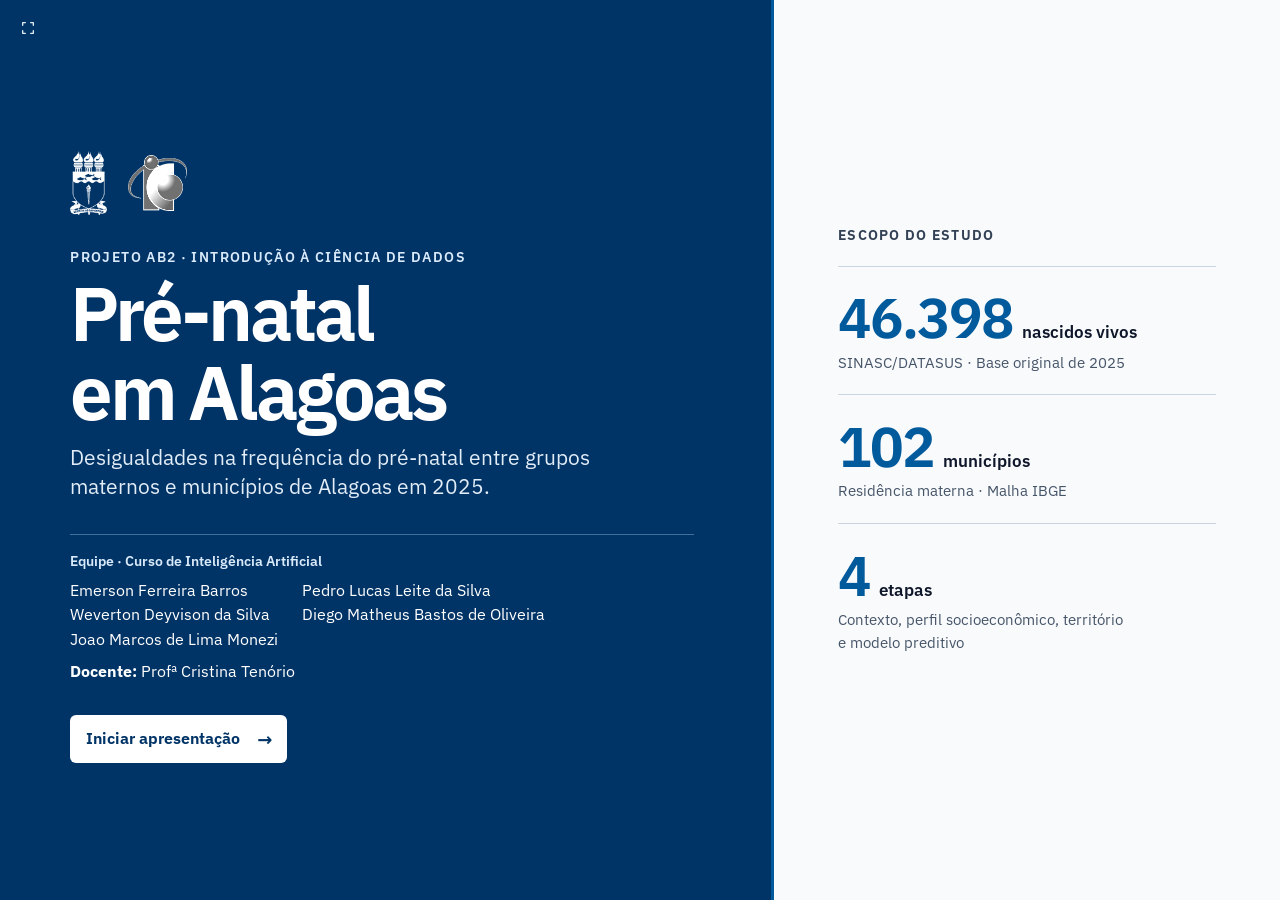
